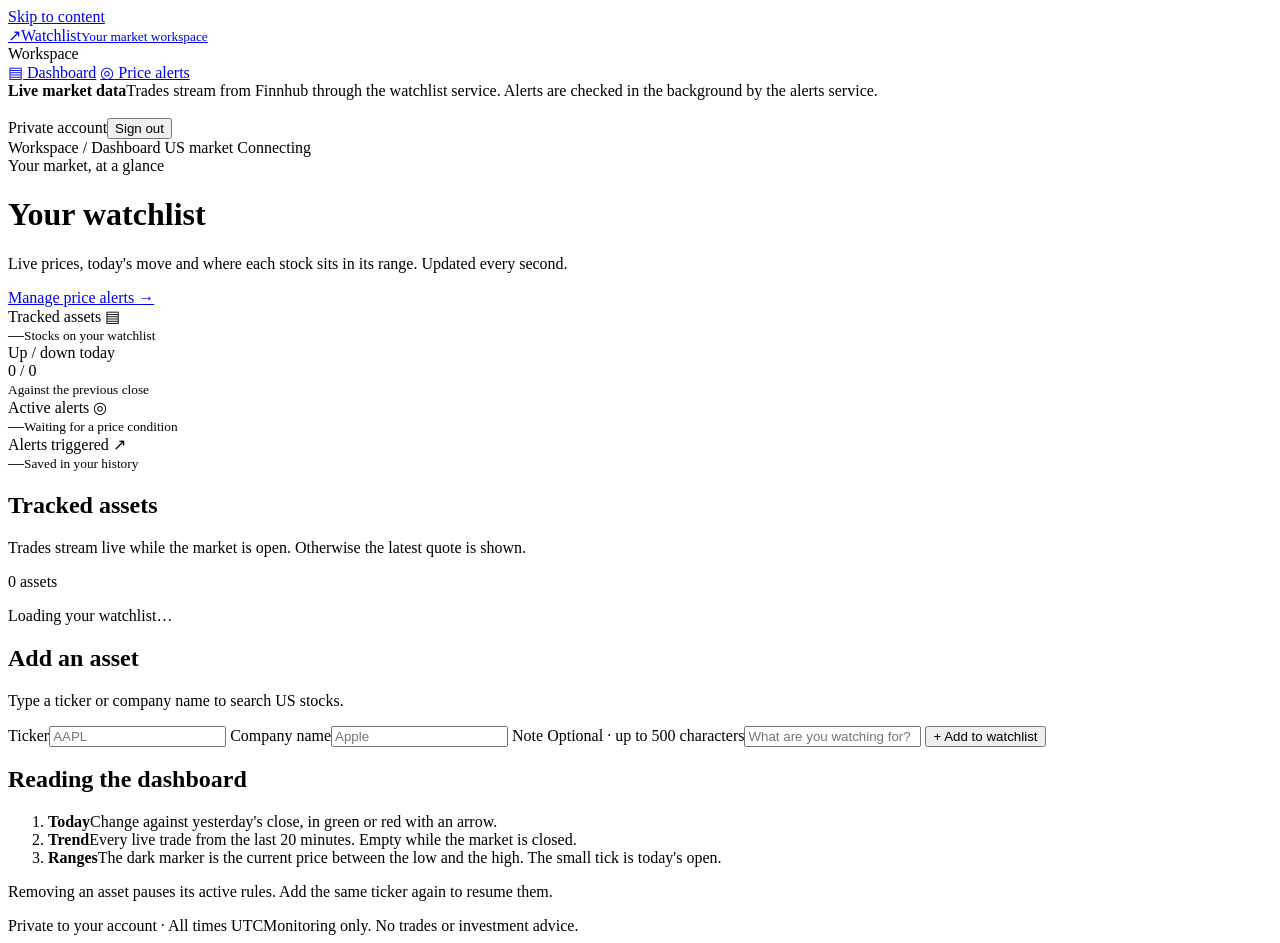
==== ui/index.html @ bea8baa4 "Make the dashboard a static page ui/watchlist.html was a Jinja template filled in on the server. It " ====
<!doctype html>
<html lang="en">
<head>
  <meta charset="utf-8">
  <meta name="viewport" content="width=device-width, initial-scale=1">
  <meta name="color-scheme" content="light dark">
  <!-- Only scripts and styles from these files may run. Text from a service is never run as code. -->
  <meta http-equiv="Content-Security-Policy" content="default-src 'none'; script-src 'self'; style-src 'self'; connect-src *; base-uri 'none'; form-action 'none'">
  <meta name="referrer" content="no-referrer">
  <title>Dashboard · Market workspace</title>
  <link rel="stylesheet" href="styles.css">
</head>
<body>
<a class="skip" href="#content">Skip to content</a>
<aside class="sidebar" aria-label="Workspace navigation">
  <a class="brand" href="index.html"><span class="brand-mark" aria-hidden="true">↗</span><span>Watchlist<small>Your market workspace</small></span></a>
  <div class="nav-label">Workspace</div>
  <nav aria-label="Main navigation">
    <a class="nav-link current" href="index.html" aria-current="page"><span class="nav-icon" aria-hidden="true">▤</span> Dashboard</a>
    <a class="nav-link" href="alerts.html"><span class="nav-icon" aria-hidden="true">◎</span> Price alerts</a>
  </nav>
  <div class="sidebar-bottom">
    <div class="mode-card"><strong>Live market data</strong>Trades stream from Finnhub through the watchlist service. Alerts are checked in the background by the alerts service.</div>
    <div class="account"><span class="avatar" aria-hidden="true" data-avatar></span><span class="account-name"><span data-account-name></span><br>Private account</span><button class="link" type="button" data-sign-out>Sign out</button></div>
  </div>
</aside>
<main id="content">
  <div class="workspace">
  <div class="topline"><span>Workspace / Dashboard</span>
    <span class="chips">
      <span class="chip" data-market data-state="closed" title="US stock market session"><span class="dot" aria-hidden="true"></span><span data-market-label>US market</span></span>
      <span class="chip" data-live data-state="connecting" role="status" aria-live="polite"><span class="dot" aria-hidden="true"></span><span data-live-label>Connecting</span><span class="chip-time" data-live-time></span></span>
    </span></div>
  <div class="message notice" role="status" data-starting hidden></div>
  <div class="message" role="status" data-flash hidden></div>
  <noscript><div class="message error">This page needs JavaScript to load your watchlist.</div></noscript>

  <div class="heading"><div><div class="eyebrow">Your market, at a glance</div><h1>Your watchlist</h1><p>Live prices, today's move and where each stock sits in its range. Updated every second.</p></div><a class="button secondary" href="alerts.html">Manage price alerts <span aria-hidden="true">→</span></a></div>
  <div class="stats" aria-label="Workspace summary">
    <div class="stat"><div class="stat-label">Tracked assets <span aria-hidden="true">▤</span></div><span class="stat-value" data-stat="assets">—</span><small>Stocks on your watchlist</small></div>
    <div class="stat"><div class="stat-label">Up / down today</div><span class="stat-value"><span class="move up" data-stat="up">0</span> <span class="muted">/</span> <span class="move down" data-stat="down">0</span></span><div class="breadth" aria-hidden="true"><span class="b-up" data-breadth="up"></span><span class="b-down" data-breadth="down"></span></div><small>Against the previous close</small></div>
    <div class="stat"><div class="stat-label">Active alerts <span aria-hidden="true">◎</span></div><span class="stat-value" data-stat="active">—</span><small>Waiting for a price condition</small></div>
    <div class="stat"><div class="stat-label">Alerts triggered <span aria-hidden="true">↗</span></div><span class="stat-value" data-stat="events">—</span><small>Saved in your history</small></div>
  </div>
  <!-- Shown while the alerts service does not answer. The watchlist does not need it. -->
  <div class="message notice" role="status" data-alerts-down hidden>Price alerts can't be reached right now, so the two alert numbers above are blank. Your watchlist still works.</div>

  <div class="layout">
    <section class="card" aria-labelledby="assets-heading">
      <div class="card-head"><div><h2 id="assets-heading">Tracked assets</h2><p>Trades stream live while the market is open. Otherwise the latest quote is shown.</p></div><span class="badge" data-asset-badge>0 assets</span></div>
      <div class="table-wrap" data-assets hidden><table><thead><tr><th scope="col">Asset</th><th scope="col" class="num">Last price (USD)</th><th scope="col" class="num">Today</th><th scope="col" class="hide-sm">Trend (20 min)</th><th scope="col" class="hide-sm">Day range</th><th scope="col" class="hide-md">52 week range</th><th scope="col" class="hide-md">Your note</th><th scope="col"><span class="hide-sm">Actions</span></th></tr></thead><tbody data-asset-rows></tbody></table></div>
      <div class="empty" data-no-assets hidden><div class="empty-icon" aria-hidden="true">+</div><h3>Your next idea starts here</h3><p>No assets on the watchlist yet. Add a stock you follow, then set an alert for a price that matters to you.</p><a class="button secondary" href="#add-asset">Add your first asset</a></div>
      <div class="empty" data-loading><p>Loading your watchlist…</p></div>
    </section>
    <aside class="stack" aria-label="Watchlist tools">
      <section class="card" id="add-asset"><div class="card-head"><div><h2>Add an asset</h2><p>Type a ticker or company name to search US stocks.</p></div></div><div class="card-body"><form class="add" data-add-form>
        <label>Ticker<input name="ticker" maxlength="10" placeholder="AAPL" autocomplete="off" list="ticker-options" required></label>
        <datalist id="ticker-options"></datalist>
        <label>Company name<input name="name" maxlength="100" placeholder="Apple" required></label>
        <label>Note <span class="hint">Optional · up to 500 characters</span><input name="notes" maxlength="500" placeholder="What are you watching for?"></label>
        <button type="submit">+ Add to watchlist</button>
      </form></div></section>
      <section class="card"><div class="card-head"><h2>Reading the dashboard</h2></div><div class="card-body"><ol class="guide"><li><span><strong>Today</strong>Change against yesterday's close, in green or red with an arrow.</span></li><li><span><strong>Trend</strong>Every live trade from the last 20 minutes. Empty while the market is closed.</span></li><li><span><strong>Ranges</strong>The dark marker is the current price between the low and the high. The small tick is today's open.</span></li></ol></div></section>
    </aside>
  </div>
  <p class="hint">Removing an asset pauses its active rules. Add the same ticker again to resume them.</p>
  <footer class="footer"><span>Private to your account · All times UTC</span><span>Monitoring only. No trades or investment advice.</span></footer>
  </div>
</main>
<div class="toasts" data-toasts role="status" aria-live="polite"></div>

<!-- One row of the table. dashboard.js copies it for each asset and fills it in. -->
<template id="asset-row"><tr>
  <td class="asset"><span class="ticker" data-text="ticker"></span><span class="company" data-text="name"></span><span class="meta" data-meta></span></td>
  <td class="num" data-field="price">—</td>
  <td class="num move" data-field="change">—</td>
  <td class="hide-sm" data-field="spark">—</td>
  <td class="range hide-sm" data-field="range">—</td>
  <td class="range hide-md" data-field="year">—</td>
  <td class="note hide-md"><span data-text="notes"></span><span class="meta" data-text="added"></span></td>
  <td class="end"><button class="link danger" type="button" data-remove>Remove</button></td>
</tr></template>

<script src="config.js"></script>
<script type="module" src="dashboard.js"></script>
</body>
</html>
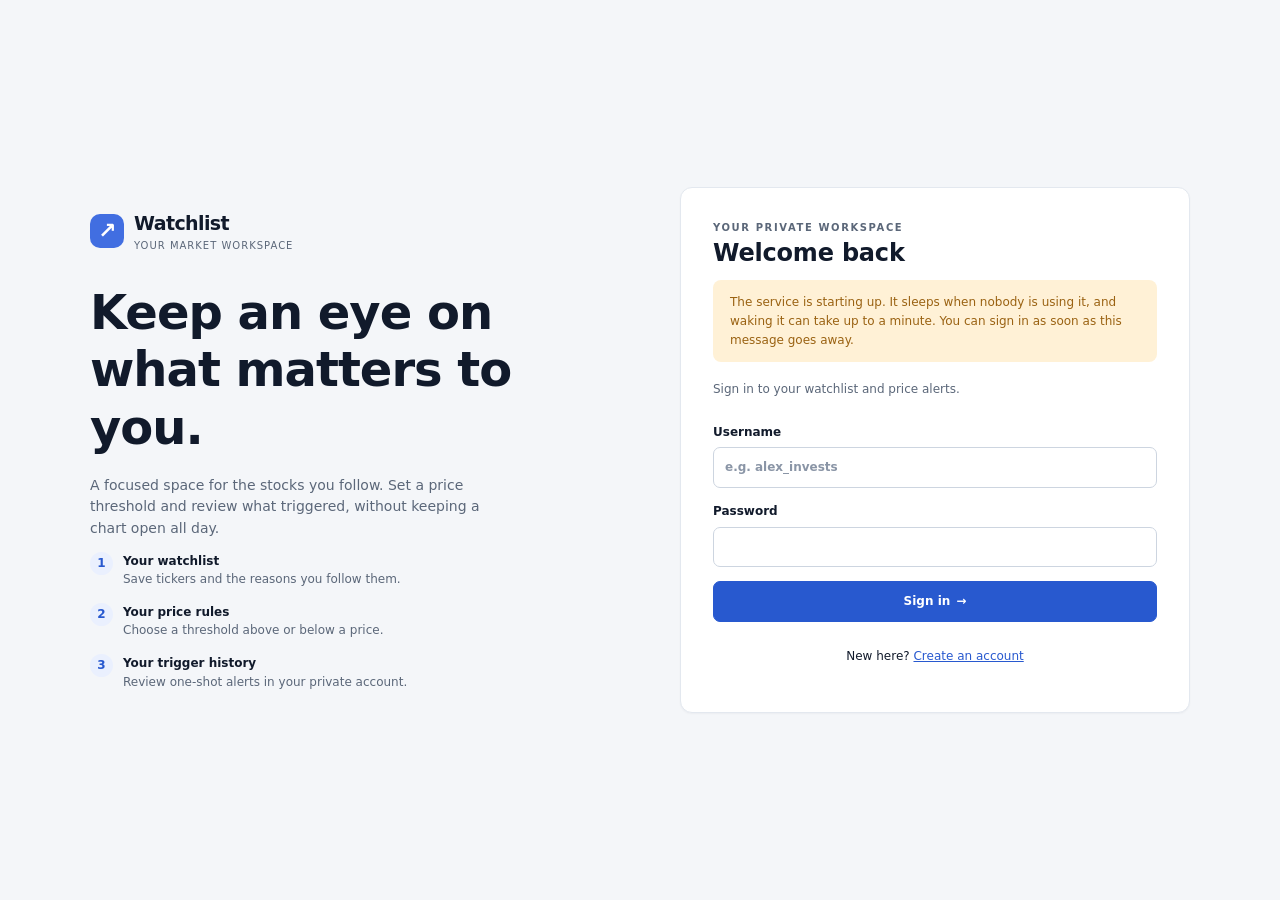
==== commit 51c07746: "Say on the page when live updates pause, and never register twice Two things I found while driving t" ====
--- a/ui/index.html
+++ b/ui/index.html
@@ -32,6 +32,7 @@
       <span class="chip" data-live data-state="connecting" role="status" aria-live="polite"><span class="dot" aria-hidden="true"></span><span data-live-label>Connecting</span><span class="chip-time" data-live-time></span></span>
     </span></div>
   <div class="message notice" role="status" data-starting hidden></div>
+  <div class="message notice" role="status" data-paused hidden>Live updates paused after five minutes without activity. Move the pointer or press a key to continue.</div>
   <div class="message" role="status" data-flash hidden></div>
   <noscript><div class="message error">This page needs JavaScript to load your watchlist.</div></noscript>
 
--- a/ui/styles.css
+++ b/ui/styles.css
@@ -0,0 +1,157 @@
+/* The look of every page. Colours are set once as variables, with a dark set
+   for people whose system is in dark mode. */
+:root {
+  --bg:#f4f6f9; --surface:#fff; --surface-2:#f8fafc; --ink:#111a2b; --muted:#5b6779; --faint:#8a95a6;
+  --line:#e3e8ef; --line-strong:#cdd5e0; --accent:#2859cf; --accent-soft:#eaf0fe; --nav:#0f1a2c; --nav-ink:#c3cee0; --nav-line:#2a3a54;
+  --up:#15803d; --up-soft:#dcf4e5; --down:#c0262d; --down-soft:#fde3e4; --warn:#9a6212; --warn-soft:#fff1d6;
+  --radius:12px; --shadow:0 1px 2px rgba(16,24,40,.04);
+}
+@media (prefers-color-scheme: dark) {
+  :root:not([data-theme="light"]) {
+    --bg:#0b111c; --surface:#121a28; --surface-2:#172131; --ink:#e7ecf4; --muted:#9aa6b8; --faint:#6f7b8e;
+    --line:#223047; --line-strong:#2e3d56; --accent:#7ea2ff; --accent-soft:#1b2a4a; --nav:#070c15; --nav-ink:#aab6c9; --nav-line:#1d2a3f;
+    --up:#4ade80; --up-soft:#123522; --down:#f87171; --down-soft:#3d1719; --warn:#f2b553; --warn-soft:#3a2a10; --shadow:none;
+  }
+}
+* { box-sizing:border-box; }
+body { margin:0; background:var(--bg); color:var(--ink); font:14px/1.55 system-ui,-apple-system,"Segoe UI",sans-serif; }
+a { color:var(--accent); text-underline-offset:3px; }
+button,input,select { font:inherit; }
+:focus-visible { outline:3px solid #7498f0; outline-offset:3px; }
+.skip { position:absolute; left:1rem; top:-5rem; z-index:10; background:var(--surface); padding:12px; }
+.skip:focus { top:1rem; }
+.sidebar { position:fixed; inset:0 auto 0 0; width:220px; background:var(--nav); color:#fff; padding:28px 20px; display:flex; flex-direction:column; }
+.brand { display:flex; align-items:center; gap:10px; color:inherit; text-decoration:none; font-size:19px; font-weight:750; letter-spacing:-.6px; }
+.brand-mark { display:grid; place-items:center; width:34px; height:34px; background:#416ee1; border-radius:10px; color:#fff; font-size:22px; }
+.brand small { display:block; color:#abb8ce; font-size:10px; font-weight:500; letter-spacing:1px; text-transform:uppercase; }
+.nav-label { color:#a2b0c7; text-transform:uppercase; font-size:10px; letter-spacing:1.6px; margin:38px 12px 12px; }
+.nav-link { display:flex; align-items:center; gap:12px; color:var(--nav-ink); text-decoration:none; padding:12px; border-radius:8px; margin-bottom:6px; }
+.nav-link:hover,.nav-link.current { background:#1f2e47; color:#fff; }
+.nav-link.current { box-shadow:inset 3px 0 #85a6ff; font-weight:650; }
+.nav-icon { font-size:18px; width:20px; text-align:center; }
+.sidebar-bottom { margin-top:auto; padding-top:30px; }
+.mode-card { border:1px solid var(--nav-line); border-radius:10px; padding:14px; font-size:12px; color:var(--nav-ink); }
+.mode-card strong { display:block; color:#fff; margin-bottom:5px; }
+.account { display:flex; gap:10px; align-items:center; border-top:1px solid var(--nav-line); margin-top:22px; padding-top:20px; color:var(--nav-ink); }
+.avatar { border-radius:50%; background:#dce6ff; color:#244d9e; width:32px; height:32px; display:grid; place-items:center; font-weight:700; flex-shrink:0; }
+.account-name { overflow-wrap:anywhere; font-size:12px; flex:1; }
+.sidebar button.link { color:var(--nav-ink); font-size:11px; }
+main { margin-left:220px; padding:26px clamp(20px,3.3vw,54px); min-height:100vh; }
+.workspace { max-width:1440px; margin:auto; }
+.topline { display:flex; justify-content:space-between; align-items:center; gap:12px; flex-wrap:wrap; margin-bottom:22px; font-size:12px; color:var(--muted); }
+.chips { display:flex; gap:8px; flex-wrap:wrap; }
+.eyebrow { color:var(--muted); text-transform:uppercase; letter-spacing:1.6px; font-size:10px; font-weight:700; }
+h1 { font-size:clamp(24px,2.6vw,32px); line-height:1.2; letter-spacing:-1px; margin:6px 0 8px; }
+h2 { font-size:15px; letter-spacing:-.2px; margin:0; }
+h3 { font-size:14px; margin:0 0 6px; }
+p { margin:0 0 12px; }
+.muted { color:var(--muted); }
+.heading { display:flex; align-items:center; justify-content:space-between; gap:20px; margin-bottom:20px; }
+.heading p { margin:0; max-width:620px; color:var(--muted); }
+.stats { display:grid; grid-template-columns:repeat(auto-fit,minmax(170px,1fr)); gap:14px; margin:20px 0 22px; }
+.stat { background:var(--surface); border:1px solid var(--line); border-radius:var(--radius); padding:16px 18px; box-shadow:var(--shadow); }
+.stat-label { color:var(--muted); font-size:12px; display:flex; justify-content:space-between; }
+.stat-value { display:block; font-size:26px; font-weight:700; letter-spacing:-1px; margin-top:2px; font-variant-numeric:tabular-nums; }
+.stat small { color:var(--muted); font-size:11px; }
+.breadth { display:flex; height:6px; border-radius:3px; overflow:hidden; background:var(--line); margin:8px 0 6px; gap:2px; }
+.breadth span { display:block; height:100%; transition:width .4s ease; }
+.breadth .b-up { background:var(--up); } .breadth .b-down { background:var(--down); }
+.layout { display:grid; grid-template-columns:minmax(0,1fr) 300px; gap:22px; align-items:start; }
+.card { background:var(--surface); border:1px solid var(--line); border-radius:var(--radius); overflow:hidden; box-shadow:var(--shadow); }
+.card-head { padding:16px 20px; display:flex; align-items:center; justify-content:space-between; gap:12px; border-bottom:1px solid var(--line); }
+.card-head p { margin:3px 0 0; color:var(--muted); font-size:12px; }
+.card-body { padding:20px; }
+.stack { display:grid; gap:20px; min-width:0; }
+.add { display:grid; gap:14px; }
+label { display:grid; gap:6px; font-size:12px; font-weight:650; }
+input,select { width:100%; border:1px solid var(--line-strong); border-radius:7px; padding:10px 11px; background:var(--surface); color:var(--ink); min-width:0; }
+input::placeholder { color:var(--faint); }
+button,.button { display:inline-flex; align-items:center; justify-content:center; gap:6px; border:1px solid var(--accent); border-radius:7px; padding:10px 15px; background:var(--accent); color:#fff; font-weight:650; font-size:12px; cursor:pointer; text-decoration:none; }
+button:hover,.button:hover { filter:brightness(.92); }
+.secondary { background:var(--surface); border-color:var(--line-strong); color:var(--ink); }
+button.link { padding:3px 0; background:none; border:0; color:var(--muted); font-size:12px; font-weight:500; }
+button.danger:hover { color:var(--down); }
+form.inline { display:inline; margin:0; }
+.hint { font-size:12px; color:var(--muted); font-weight:400; }
+.hint:last-child { margin-bottom:0; }
+.table-wrap { overflow-x:auto; }
+table { width:100%; border-collapse:collapse; font-size:12px; font-variant-numeric:tabular-nums; }
+th { text-transform:uppercase; font-size:9px; letter-spacing:.7px; color:var(--muted); background:var(--surface-2); text-align:left; padding:11px 14px; white-space:nowrap; }
+td { padding:13px 14px; border-top:1px solid var(--line); vertical-align:middle; }
+td.end { text-align:right; }
+th.num,td.num { text-align:right; }
+.ticker { display:block; font-weight:750; color:var(--ink); font-size:13px; }
+td.asset { min-width:150px; }
+.company { display:block; color:var(--muted); font-size:11px; }
+.meta { display:block; color:var(--faint); font-size:10px; }
+.note { min-width:140px; max-width:220px; overflow-wrap:anywhere; color:var(--muted); }
+.nowrap { white-space:nowrap; }
+.badge { display:inline-block; border-radius:5px; font-size:10px; font-weight:650; padding:4px 8px; background:var(--accent-soft); color:var(--accent); white-space:nowrap; }
+.badge.active { color:var(--up); background:var(--up-soft); }
+.badge.dormant { color:var(--warn); background:var(--warn-soft); }
+.badge.unknown { color:var(--muted); background:transparent; border:1px dashed var(--muted); }
+.badge.fired { color:var(--muted); background:var(--surface-2); }
+.empty { padding:38px 24px; text-align:center; }
+.empty-icon { display:grid; place-items:center; width:44px; height:44px; margin:0 auto 14px; border-radius:12px; background:var(--accent-soft); color:var(--accent); font-size:24px; }
+.empty p { max-width:380px; margin:0 auto 18px; color:var(--muted); font-size:12px; }
+.guide { display:grid; gap:14px; margin:0; padding:0; list-style:none; counter-reset:steps; }
+.guide li { display:flex; gap:10px; font-size:12px; color:var(--muted); }
+.guide li::before { counter-increment:steps; content:counter(steps); background:var(--accent-soft); color:var(--accent); width:23px; height:23px; border-radius:50%; display:grid; place-items:center; flex-shrink:0; font-weight:700; }
+.guide strong { display:block; color:var(--ink); }
+.message { padding:12px 16px; margin-bottom:18px; border-radius:8px; font-size:12px; border:1px solid transparent; }
+.message.error { color:var(--down); background:var(--down-soft); }
+.message.success { color:var(--up); background:var(--up-soft); }
+.message.notice { color:var(--warn); background:var(--warn-soft); }
+.chip { display:inline-flex; align-items:center; gap:8px; border:1px solid var(--line); background:var(--surface); border-radius:999px; padding:5px 12px 5px 10px; font-size:11px; font-weight:650; color:var(--muted); white-space:nowrap; }
+.dot { width:8px; height:8px; border-radius:50%; background:var(--faint); flex-shrink:0; }
+.chip[data-state="live"],.chip[data-state="open"] { color:var(--up); }
+.chip[data-state="live"] .dot { background:var(--up); animation:pulse 1.8s ease-out infinite; }
+.chip[data-state="open"] .dot,.chip[data-state="connected"] .dot { background:var(--up); }
+.chip[data-state="connecting"] .dot,.chip[data-state="extended"] .dot { background:#d79b2b; }
+.chip[data-state="extended"] { color:var(--warn); }
+.chip-time { color:var(--muted); font-weight:500; font-variant-numeric:tabular-nums; }
+@keyframes pulse { 0% { box-shadow:0 0 0 0 rgba(31,157,104,.5); } 100% { box-shadow:0 0 0 8px rgba(31,157,104,0); } }
+.price { font-weight:700; color:var(--ink); font-size:13px; white-space:nowrap; border-radius:4px; padding:2px 4px; margin:-2px -4px; transition:background-color .9s ease; }
+.price.tick-up { background:var(--up-soft); transition:none; }
+.price.tick-down { background:var(--down-soft); transition:none; }
+.src { display:block; font-size:10px; color:var(--muted); font-weight:500; }
+.move { white-space:nowrap; font-weight:650; }
+.move.up { color:var(--up); }
+.move.down { color:var(--down); }
+.pill-move { display:inline-block; border-radius:5px; padding:3px 7px; }
+.move.up .pill-move { background:var(--up-soft); } .move.down .pill-move { background:var(--down-soft); }
+.spark { display:block; width:120px; height:34px; }
+.spark polyline { fill:none; stroke-width:2; stroke-linejoin:round; stroke-linecap:round; vector-effect:non-scaling-stroke; }
+.spark .base { stroke:var(--line-strong); stroke-width:1; stroke-dasharray:3 3; vector-effect:non-scaling-stroke; }
+.spark.up polyline { stroke:var(--up); } .spark.down polyline { stroke:var(--down); } .spark.flat polyline { stroke:var(--muted); }
+.spark-empty { font-size:10px; color:var(--faint); white-space:nowrap; }
+.range { min-width:130px; }
+.range-track { position:relative; height:6px; border-radius:3px; background:var(--line); margin:6px 0 4px; }
+.range-mark { position:absolute; top:-3px; width:4px; height:12px; margin-left:-2px; border-radius:2px; background:var(--ink); transition:left .4s ease; }
+.range-open { position:absolute; top:-1px; width:2px; height:8px; margin-left:-1px; background:var(--faint); }
+.range-ends { display:flex; justify-content:space-between; font-size:10px; color:var(--faint); }
+.footer { display:flex; justify-content:space-between; gap:12px; padding:24px 0 0; font-size:11px; color:var(--muted); }
+.toasts { position:fixed; right:20px; bottom:20px; display:grid; gap:10px; z-index:20; max-width:min(360px,calc(100vw - 32px)); }
+.toast { background:var(--surface); border:1px solid var(--line); border-left:4px solid var(--accent); border-radius:10px; padding:12px 16px; font-size:12px; box-shadow:0 8px 24px rgba(16,24,40,.16); }
+.toast strong { display:block; font-size:13px; }
+.auth-shell { min-height:100vh; display:grid; grid-template-columns:1fr 1fr; max-width:1200px; margin:auto; align-items:center; gap:80px; padding:50px; }
+.auth-intro h1 { font-size:clamp(32px,4vw,48px); margin:30px 0 18px; }
+.auth-intro .brand { color:var(--ink); }
+.auth-intro .brand small { color:var(--muted); }
+.auth-intro p { color:var(--muted); max-width:400px; }
+.auth-card { padding:32px; }
+.auth-card h2 { font-size:24px; margin-bottom:8px; }
+.auth-card form { margin-top:24px; }
+.auth-footer { text-align:center; margin-top:22px; font-size:12px; }
+.auth-main { padding:0; margin:0; }
+@media(prefers-reduced-motion:reduce) { .dot,.price,.range-mark,.breadth span { animation:none !important; transition:none !important; } }
+@media(min-width:1500px) { .layout { grid-template-columns:minmax(0,1fr) 330px; } }
+@media(max-width:1100px) { .sidebar { width:190px; padding:24px 14px; } main { margin-left:190px; padding:25px 22px; } .layout { grid-template-columns:minmax(0,1fr); } .layout>aside { display:grid; grid-template-columns:1fr 1fr; gap:20px; } .hide-md { display:none; } }
+@media(max-width:700px) { .sidebar { position:static; width:auto; padding:14px 16px; display:block; } .sidebar .brand small,.nav-label,.mode-card { display:none; } .sidebar nav { display:flex; margin-top:14px; gap:10px; } .nav-link { margin:0; padding:8px 14px; flex:1; } .sidebar-bottom { padding:0; } .account { margin:12px 0 0; padding-top:12px; } main { margin:0; padding:20px 16px; } .topline { margin-bottom:16px; } .stats { grid-template-columns:1fr 1fr; gap:8px; } .stat { padding:12px; } .stat small { display:none; } .stat-value { font-size:22px; } .layout>aside { grid-template-columns:1fr; } .heading { align-items:flex-start; flex-direction:column; gap:12px; } .auth-shell { grid-template-columns:1fr; gap:26px; padding:26px 16px; } .auth-intro h1 { font-size:28px; margin:20px 0 12px; } .auth-card { padding:24px; } .footer { flex-direction:column; } .hide-sm { display:none; } td.asset { min-width:0; } }
+
+/* Added for the static pages. */
+/* The hidden attribute must win over the display values set above. */
+[hidden] { display:none !important; }
+.message button.link { color:inherit; font-weight:650; text-decoration:underline; margin-left:6px; }
+.auth-footer button.link { color:var(--accent); text-decoration:underline; }
+button:disabled { opacity:.6; cursor:progress; }
